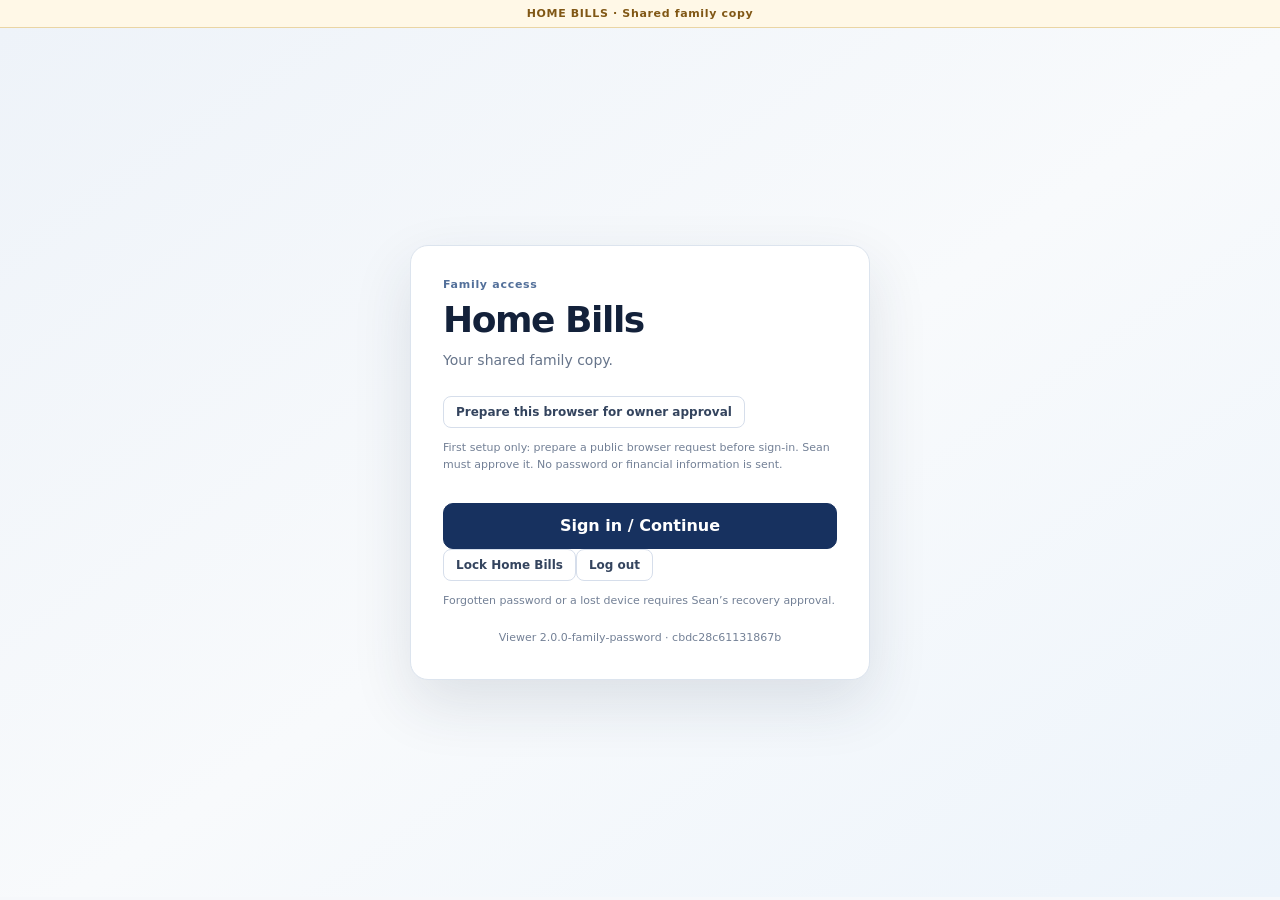
==== family/index.html @ b20d0808 "Add approved Sean generation-7 family viewer Add the three exact public assets beside family/.nojeky" ====
<!doctype html>
<html lang="en">
<head>
  <meta charset="utf-8">
  <meta name="viewport" content="width=device-width,initial-scale=1">
  <meta http-equiv="Content-Security-Policy" content="default-src 'none'; script-src 'self'; style-src 'self'; img-src 'self' blob:; frame-src blob:; object-src 'none'; connect-src 'none'; base-uri 'none'; form-action 'none'; worker-src 'none'">
  <meta name="referrer" content="no-referrer">
  <title>Home Bills · Family access</title>
  <link rel="stylesheet" href="viewer.45b3b41218d7c5b8.css" integrity="sha256-RbO0EhjXxbhTzw+cVjWdyQudFTY8H42y1VUT2nIxt/k=" crossorigin="anonymous">
</head>
<body>
  <div class="test-ribbon">HOME BILLS · Shared family copy</div>
  <main id="app" aria-live="polite"></main>
  <noscript>Home Bills needs JavaScript enabled.</noscript>
  <script src="viewer.3bd2e33e29e2f738.js" integrity="sha256-O9LjPini9zhenFfu1UNeKGiE4N3IPalwnZO94DB4JfU=" crossorigin="anonymous" defer></script>
</body>
</html>
---- family/viewer.45b3b41218d7c5b8.css ----
/* Minimal adapted presentation from Home Bills styles.css/ui-primitives.css. */
*{box-sizing:border-box}body{margin:0;font-family:Inter,ui-sans-serif,system-ui,-apple-system,BlinkMacSystemFont,"Segoe UI",sans-serif;background:#f6f8fb;color:#172033}button,input{font:inherit}button{cursor:pointer}button:focus-visible,input:focus-visible{outline:3px solid #9bc0f3;outline-offset:3px}button:disabled{opacity:.6;cursor:wait}.test-ribbon{padding:7px 16px;text-align:center;font-size:11px;letter-spacing:.06em;font-weight:800;background:#fff8e7;border-bottom:1px solid #ead5a4;color:#805715}.auth-page{min-height:calc(100vh - 31px);display:grid;place-items:center;padding:30px 18px;background:linear-gradient(145deg,#eef3f9,#f8fafc 52%,#edf4fb)}.auth-card{width:min(460px,100%);padding:32px;border:1px solid #dce4ee;border-radius:18px;background:#fff;box-shadow:0 24px 60px #1e2f491f}.eyebrow{color:#53709a;font-size:11px;font-weight:800;letter-spacing:.065em;margin-bottom:8px}.auth-card h1,.page h1{margin:0;color:#13213a;font-size:clamp(27px,3vw,36px);letter-spacing:-.04em}.subtitle{color:#66748a;font-size:14px;line-height:1.6;margin:9px 0 24px}.found-copy{font-size:12px;color:#34445e;line-height:1.6;padding:12px;background:#f6f8fb;border-radius:10px}.auth-field{display:block;margin:20px 0 7px;font-size:13px;font-weight:750;color:#34445e}.auth-card input[type=password]{width:100%;min-height:46px;padding:11px;border:1px solid #cbd5e1;border-radius:10px}.primary-button{width:100%;min-height:46px;margin-top:18px;border:1px solid #17315f;border-radius:10px;background:#17315f;color:#fff;font-weight:750}.auth-note,.build-note{color:#738096;font-size:11px;line-height:1.6}.build-note{text-align:center;margin:20px 0 0}.local-import{border-top:1px solid #e5e7eb;margin-top:24px;padding-top:18px}.file-label{display:block;font-size:13px;font-weight:700;margin-bottom:8px}input[type=file]{width:100%;font-size:11px}.header{display:flex;align-items:center;justify-content:space-between;gap:14px;padding:15px 26px;border-bottom:1px solid #dfe5ee;background:#fff}.brand{display:flex;align-items:center;gap:12px}.brand strong{font-size:21px;letter-spacing:-.04em}.brand-icon{display:grid;place-items:center;background:#17315f;color:#fff;width:34px;height:34px;border-radius:10px;font-weight:800}.status-pill{display:inline-block;font-size:11px;padding:4px 8px;background:#eef3f9;color:#53709a;border-radius:20px;white-space:nowrap}.button{border:1px solid #d6deeb;background:#fff;color:#34445e;border-radius:8px;padding:8px 12px;font-size:12px;font-weight:750}.button:hover{background:#eff6ff}.workspace{display:grid;grid-template-columns:218px minmax(0,1fr);max-width:1600px;margin:auto}.sidebar{padding:24px 15px;min-height:calc(100vh - 98px);border-right:1px solid #dfe5ee;background:#fff}.nav-button{display:block;width:100%;text-align:left;border:0;background:transparent;padding:12px 14px;margin-bottom:4px;border-radius:9px;color:#566477;font-size:13px;font-weight:700}.nav-button.active{background:#edf3fb;color:#17315f}.nav-button:hover{background:#f4f7fc}.sidebar-note{margin:30px 12px;color:#738096;font-size:11px;line-height:1.8}.workspace-main{padding:22px 30px;min-width:0}.sync-banner{border:1px solid #c5d8ef;border-radius:11px;padding:13px 16px;background:#eff6ff;font-size:12px;color:#24568f;margin-bottom:27px}.sync-line{display:flex;justify-content:space-between;gap:12px;align-items:center}.sync-banner p{margin:7px 0 0;line-height:1.6}.sync-banner.warning{border-color:#ead5a4;background:#fff8e7;color:#805715}.sync-banner.danger{border-color:#efc4c4;background:#fff0f0;color:#9e2525}.sync-banner.success{border-color:#bcdcc7;background:#eefaf2;color:#267242}.stat-grid{display:grid;grid-template-columns:repeat(4,minmax(0,1fr));gap:14px;margin:24px 0}.stat-card{border:1px solid #dfe5ee;border-radius:15px;background:#fff;padding:20px;box-shadow:0 7px 24px #14233a0b}.stat-card>span{font-size:11px;font-weight:750;color:#66748a}.stat-card>strong{display:block;font-size:29px;letter-spacing:-.05em;margin:12px 0 6px}.stat-card p{font-size:11px;color:#738096;margin:0}.dashboard-grid{display:grid;grid-template-columns:1fr 1fr;gap:18px}.section-card,.table-card{border:1px solid #dfe5ee;border-radius:15px;background:#fff;box-shadow:0 7px 24px #14233a0b;overflow:hidden}.section-card h2{font-size:17px;padding:18px;margin:0;border-bottom:1px solid #e9edf3;color:#182740}.summary-row{display:flex;gap:12px;align-items:center;justify-content:space-between;padding:17px 18px;border-bottom:1px solid #e9edf3}.summary-row:last-child{border:0}.summary-row>div{min-width:0;flex:1}.summary-row strong{font-size:12px;line-height:1.5}.summary-row p{font-size:11px;color:#738096;margin:5px 0 0}.notice{border:1px solid #c5d8ef;border-radius:10px;background:#eff6ff;color:#24568f;padding:13px 16px;line-height:1.7;font-size:12px;margin:20px 0}.notice.danger{background:#fff0f0;border-color:#efc4c4;color:#9e2525}.search-input{width:min(400px,100%);padding:12px;border:1px solid #d6deeb;border-radius:10px;margin-bottom:17px;background:#fff}.table-card{overflow-x:auto}table{border-collapse:collapse;width:100%;text-align:left}th{font-size:11px;color:#66748a;padding:15px 18px;background:#f8fafc;border-bottom:1px solid #e9edf3}td{font-size:12px;padding:17px 18px;border-bottom:1px solid #e9edf3;line-height:1.6}tr:last-child td{border:0}.empty{padding:18px}.read-only-note,.footer{color:#738096;font-size:11px;line-height:1.7;margin-top:22px}.footer{margin-top:38px}.usage-row{display:grid;grid-template-columns:90px 1fr 90px;align-items:center;gap:15px;padding:20px;font-size:13px}.usage-row meter{width:100%;height:24px}.document-overlay{position:fixed;inset:0;z-index:200;background:#13213a80;padding:25px;display:grid;place-items:center}.document-card{width:min(900px,100%);max-height:94vh;overflow:auto;padding:22px;border-radius:16px;background:#fff;box-shadow:0 24px 60px #13213a40}.document-header{display:flex;justify-content:space-between;gap:12px;align-items:center;margin-bottom:18px}.document-header h2{font-size:19px;margin:0}.pdf-frame{display:block;width:100%;height:65vh;border:1px solid #dfe5ee;border-radius:8px}dl{display:grid;grid-template-columns:110px 1fr;gap:15px;font-size:13px;padding:10px 0 20px}dt{color:#66748a}dd{margin:0}footer{overflow-wrap:anywhere}
@media(max-width:1100px){.workspace-main{padding:20px}.stat-grid{grid-template-columns:repeat(2,minmax(0,1fr))}.dashboard-grid{grid-template-columns:1fr}.workspace{grid-template-columns:185px minmax(0,1fr)}}
@media(max-width:700px){.header{padding:13px 15px}.brand{gap:8px}.brand strong{font-size:19px}.brand .status-pill{display:none}.workspace{display:block}.sidebar{display:flex;gap:4px;overflow-x:auto;min-height:0;border-right:0;border-bottom:1px solid #dfe5ee;padding:9px 10px}.nav-button{display:inline-block;white-space:nowrap;width:auto;padding:10px 13px;margin:0}.sidebar-note{display:none}.workspace-main{padding:18px 14px}.sync-line{align-items:flex-start;flex-direction:column}.sync-banner{margin-bottom:22px}.stat-grid{gap:10px}.stat-card{padding:16px}.stat-card>strong{font-size:26px}.summary-row{flex-wrap:wrap}.summary-row .button{margin-left:auto}table,tbody,tr,td{display:block}thead{display:none}tr{padding:10px 0;border-bottom:1px solid #e9edf3}td{padding:6px 15px;border:0;display:flex;justify-content:space-between;gap:12px;overflow-wrap:anywhere}td::before{content:attr(data-label);color:#66748a;font-size:11px;flex:0 0 78px}td:has(button)::before{content:""}.document-overlay{padding:10px}.document-card{padding:16px}.usage-row{grid-template-columns:70px 1fr 70px;padding:17px 12px;gap:10px}.auth-card{padding:25px}.table-card{overflow:hidden}}
.dialog-actions{display:flex;gap:8px;align-items:center}
@media print{body{display:none}}
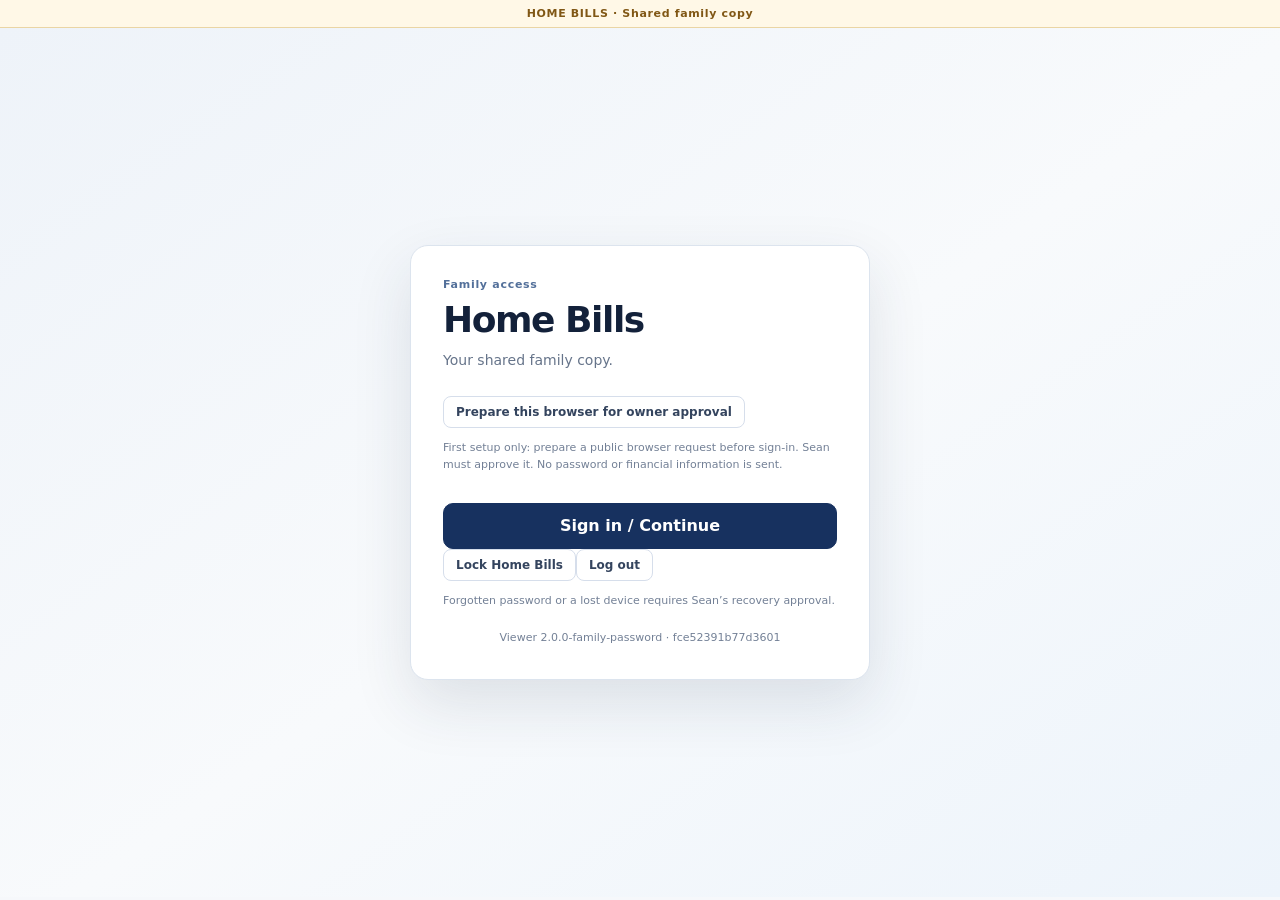
==== commit e52845ac: "Publish reviewed generation-7 family viewer Add the four approved family/ assets for the Sean-only g" ====
--- a/family/index.html
+++ b/family/index.html
@@ -12,6 +12,6 @@
   <div class="test-ribbon">HOME BILLS · Shared family copy</div>
   <main id="app" aria-live="polite"></main>
   <noscript>Home Bills needs JavaScript enabled.</noscript>
-  <script src="viewer.3bd2e33e29e2f738.js" integrity="sha256-O9LjPini9zhenFfu1UNeKGiE4N3IPalwnZO94DB4JfU=" crossorigin="anonymous" defer></script>
+  <script src="viewer.e65ba81d6d606326.js" integrity="sha256-5luoHW1gYyZYw38UvyJFd2A7Ukd0N/ijlkEmphmJ9LY=" crossorigin="anonymous" defer></script>
 </body>
 </html>
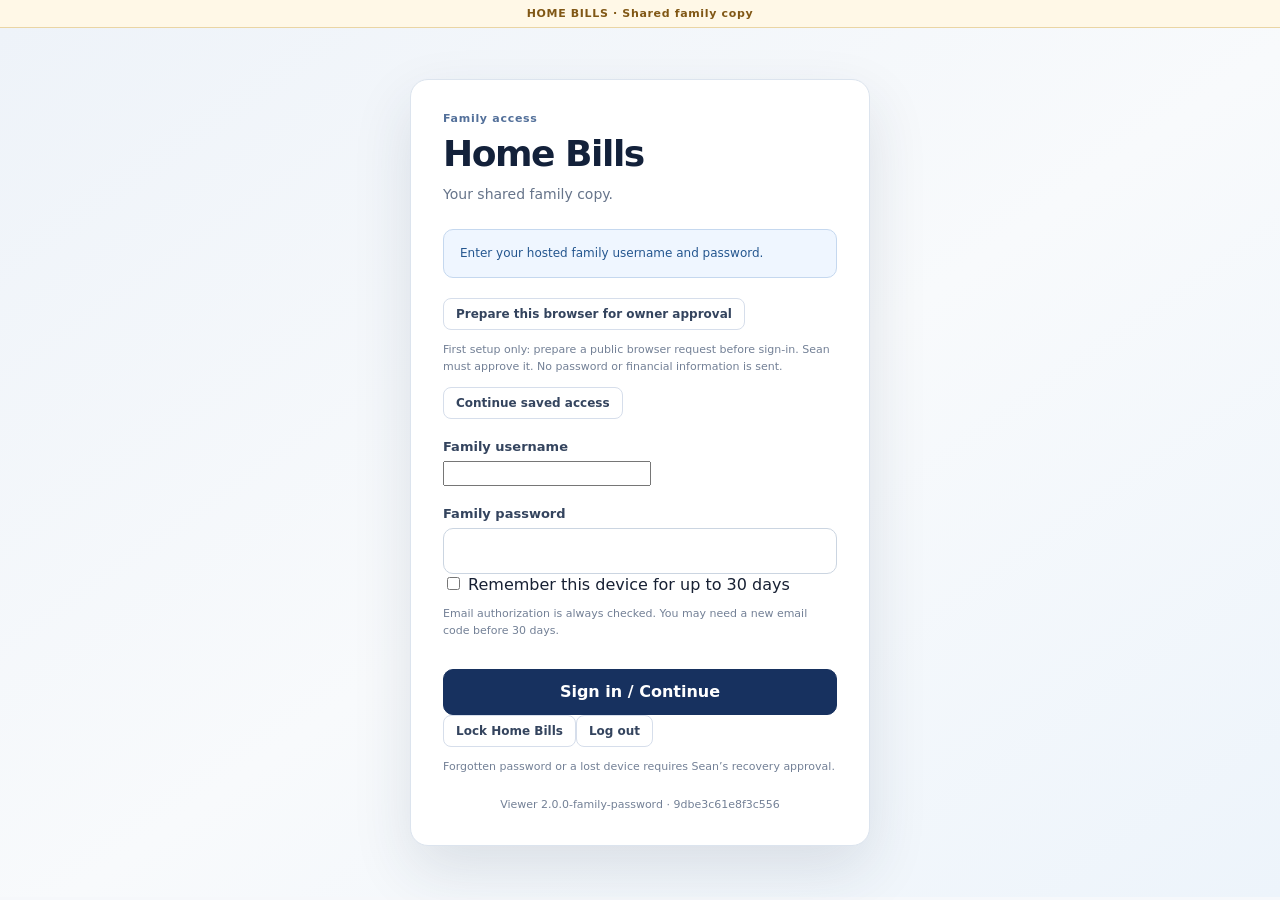
==== commit acccb6a8: "Publish reviewed Sean-only recovery viewer for generation 8 Owner-approved bounded account recovery " ====
--- a/family/index.html
+++ b/family/index.html
@@ -12,6 +12,6 @@
   <div class="test-ribbon">HOME BILLS · Shared family copy</div>
   <main id="app" aria-live="polite"></main>
   <noscript>Home Bills needs JavaScript enabled.</noscript>
-  <script src="viewer.e65ba81d6d606326.js" integrity="sha256-5luoHW1gYyZYw38UvyJFd2A7Ukd0N/ijlkEmphmJ9LY=" crossorigin="anonymous" defer></script>
+  <script src="viewer.077e568e821fb2fb.js" integrity="sha256-B35WjoIfsvvUymUsFiyu3kOpUxHLDmxtnnSkCxA6+iI=" crossorigin="anonymous" defer></script>
 </body>
 </html>
